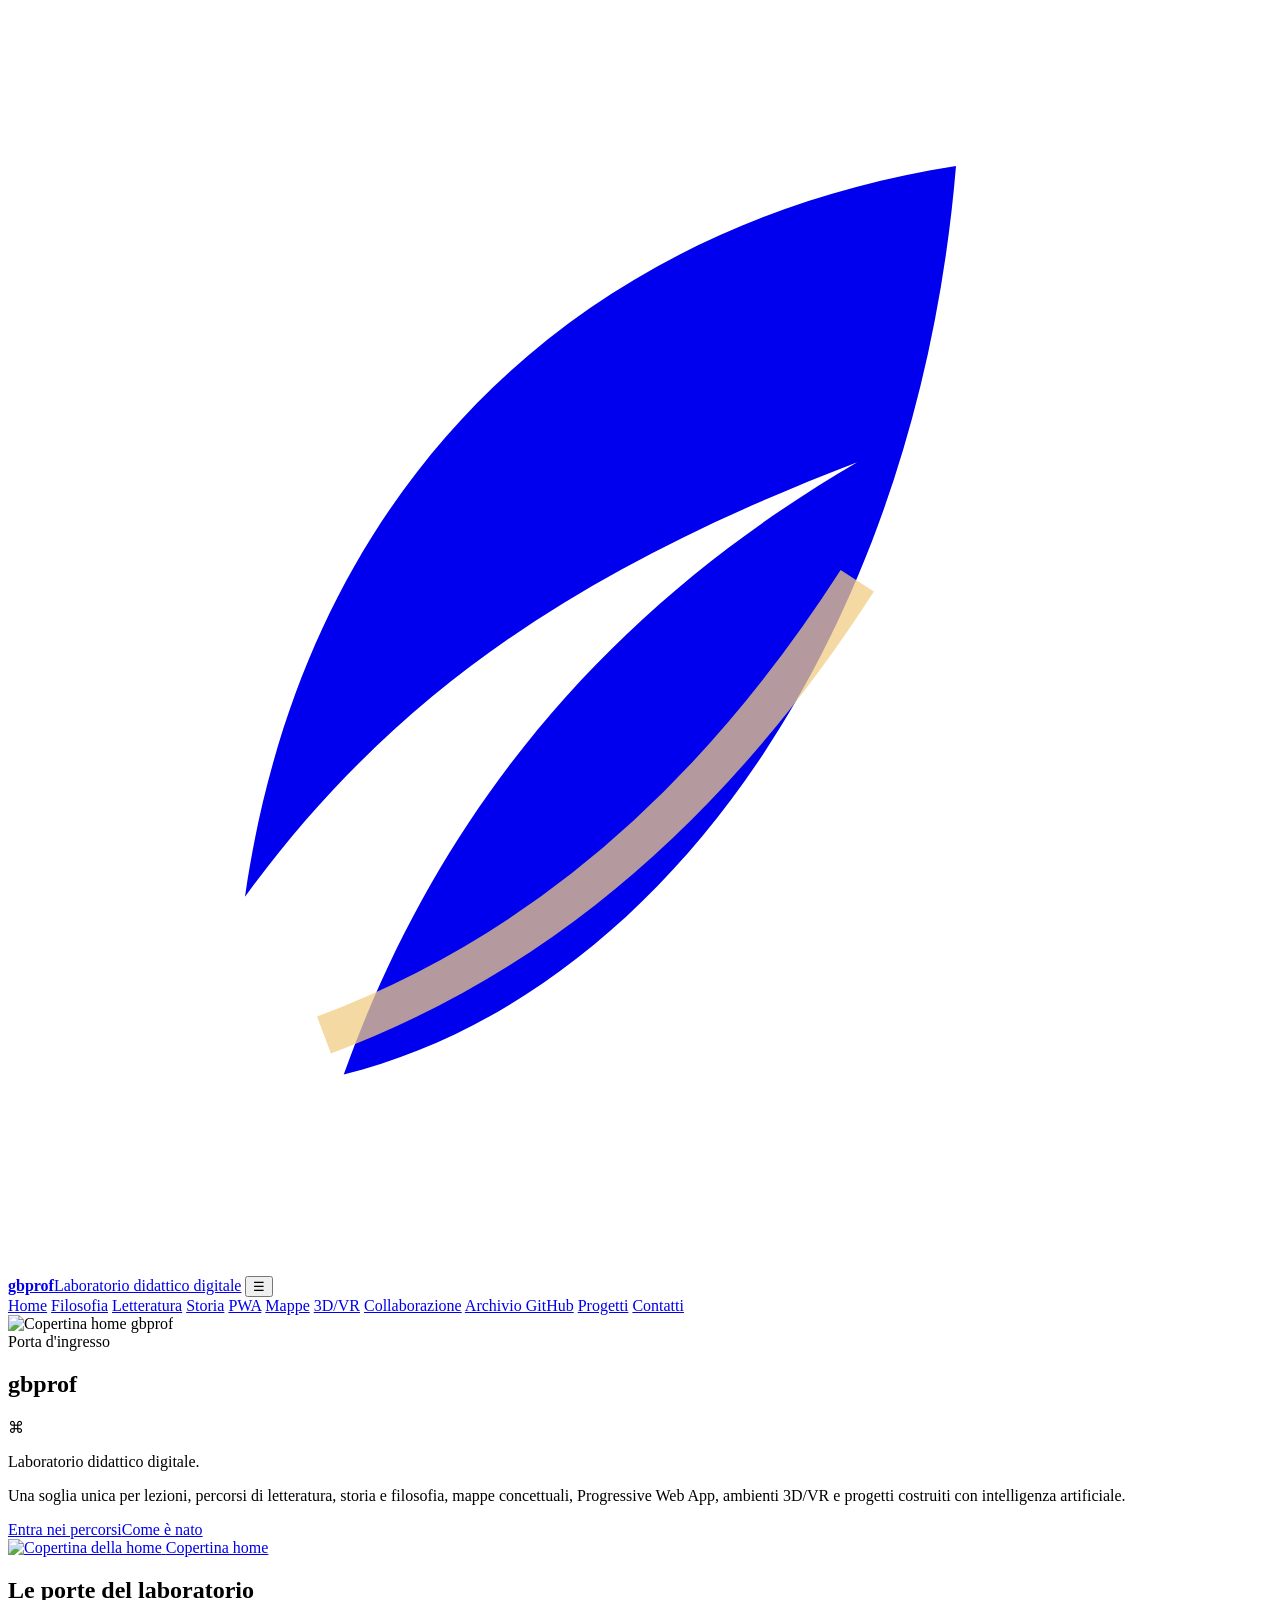
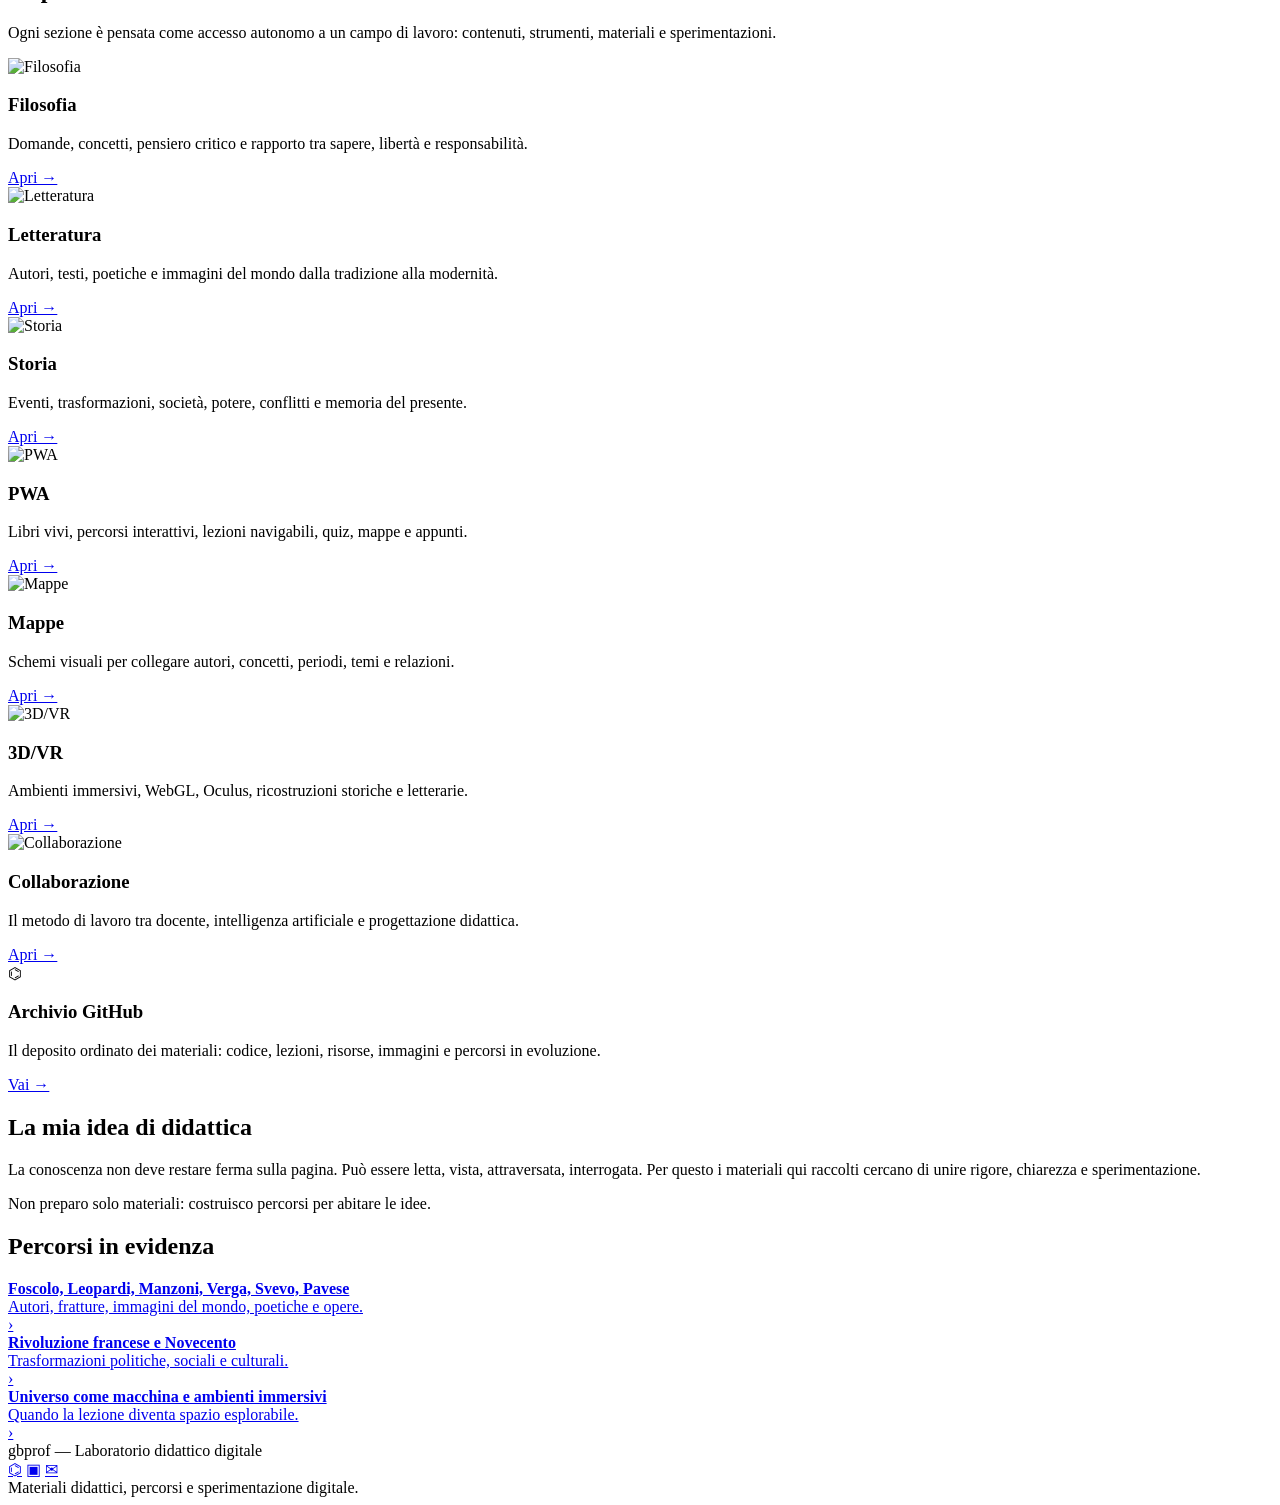
==== index.html @ 9f23a365 "Add files via upload" ====
<!doctype html>
<html lang="it">
<head>
  <meta charset="utf-8">
  <meta name="viewport" content="width=device-width, initial-scale=1">
  <title>gbprof - Laboratorio didattico digitale</title>
  <meta name="description" content="Porta di ingresso al laboratorio didattico digitale gbprof.">
  <meta name="theme-color" content="#061018">
  <link rel="icon" href="assets/img/favicon.svg" type="image/svg+xml">
  <link rel="manifest" href="manifest.webmanifest">
  <link rel="stylesheet" href="assets/css/style.css">
</head>
<body data-page="home">

<header class="site-header">
  <div class="container header-inner">
    <a class="logo" href="index.html" aria-label="gbprof home"><svg viewBox="0 0 64 64" aria-hidden="true"><path d="M48 8C29 11 15 24 12 45c8-11 18-17 31-22-12 7-21 17-26 31C33 50 46 32 48 8Z" fill="currentColor"/><path d="M16 52c8-3 18-9 27-23" stroke="#f0cc83" stroke-width="2" fill="none" opacity=".75"/></svg><strong>gbprof</strong><span>Laboratorio didattico digitale</span></a>
    <button class="menu-toggle" aria-label="Apri menu" aria-expanded="false">☰</button>
    <nav class="nav" aria-label="Navigazione principale">
      <a href="index.html" data-nav="home">Home</a>
<a href="filosofia.html" data-nav="filosofia">Filosofia</a>
<a href="letteratura.html" data-nav="letteratura">Letteratura</a>
<a href="storia.html" data-nav="storia">Storia</a>
<a href="pwa.html" data-nav="pwa">PWA</a>
<a href="mappe.html" data-nav="mappe">Mappe</a>
<a href="3d-vr.html" data-nav="3d-vr">3D/VR</a>
<a href="collaborazione.html" data-nav="collaborazione">Collaborazione</a>
<a href="archivio-github.html" data-nav="archivio">Archivio GitHub</a>
<a href="progetti.html" data-nav="progetti">Progetti</a>
<a href="contatti.html" data-nav="contatti">Contatti</a>
    </nav>
  </div>
</header>

<section class="hero">
  <div class="hero-bg"><img src="assets/img/home-cover.png" alt="Copertina home gbprof"></div>
  <div class="container hero-content">
    <div class="hero-text">
      <div class="kicker">Porta d'ingresso</div>
      <h1>gbprof</h1>
      <div class="rule"><span>⌘</span></div>
      <p class="lead">Laboratorio didattico digitale.</p>
      <p>Una soglia unica per lezioni, percorsi di letteratura, storia e filosofia, mappe concettuali, Progressive Web App, ambienti 3D/VR e progetti costruiti con intelligenza artificiale.</p>
      <div class="hero-actions"><a class="btn primary" href="#porte">Entra nei percorsi</a><a class="btn" href="collaborazione.html">Come è nato</a></div>
    </div>
    <a class="cover-frame" href="assets/img/home-cover.png" target="_blank" rel="noopener">
      <img src="assets/img/home-cover.png" alt="Copertina della home">
      <span class="cover-label">Copertina home</span>
    </a>
  </div>
</section>
<section class="section" id="porte">
  <div class="container">
    <div class="section-title"><h2>Le porte del laboratorio</h2><p>Ogni sezione è pensata come accesso autonomo a un campo di lavoro: contenuti, strumenti, materiali e sperimentazioni.</p></div>
    <div class="grid cols-4">
      <article class="card image-card"><img src="assets/img/filosofia-cover.png" alt="Filosofia" loading="lazy"><div class="card-body"><h3>Filosofia</h3><p>Domande, concetti, pensiero critico e rapporto tra sapere, libertà e responsabilità.</p><a class="more" href="filosofia.html">Apri →</a></div></article>
      <article class="card image-card"><img src="assets/img/letteratura-cover.png" alt="Letteratura" loading="lazy"><div class="card-body"><h3>Letteratura</h3><p>Autori, testi, poetiche e immagini del mondo dalla tradizione alla modernità.</p><a class="more" href="letteratura.html">Apri →</a></div></article>
      <article class="card image-card"><img src="assets/img/storia-cover.png" alt="Storia" loading="lazy"><div class="card-body"><h3>Storia</h3><p>Eventi, trasformazioni, società, potere, conflitti e memoria del presente.</p><a class="more" href="storia.html">Apri →</a></div></article>
      <article class="card image-card"><img src="assets/img/pwa-cover.png" alt="PWA" loading="lazy"><div class="card-body"><h3>PWA</h3><p>Libri vivi, percorsi interattivi, lezioni navigabili, quiz, mappe e appunti.</p><a class="more" href="pwa.html">Apri →</a></div></article>
      <article class="card image-card"><img src="assets/img/mappe-cover.png" alt="Mappe" loading="lazy"><div class="card-body"><h3>Mappe</h3><p>Schemi visuali per collegare autori, concetti, periodi, temi e relazioni.</p><a class="more" href="mappe.html">Apri →</a></div></article>
      <article class="card image-card"><img src="assets/img/3d-vr-cover.png" alt="3D/VR" loading="lazy"><div class="card-body"><h3>3D/VR</h3><p>Ambienti immersivi, WebGL, Oculus, ricostruzioni storiche e letterarie.</p><a class="more" href="3d-vr.html">Apri →</a></div></article>
      <article class="card image-card"><img src="assets/img/collaborazione-cover.png" alt="Collaborazione" loading="lazy"><div class="card-body"><h3>Collaborazione</h3><p>Il metodo di lavoro tra docente, intelligenza artificiale e progettazione didattica.</p><a class="more" href="collaborazione.html">Apri →</a></div></article>
      <article class="card"><div class="icon">⌬</div><h3>Archivio GitHub</h3><p>Il deposito ordinato dei materiali: codice, lezioni, risorse, immagini e percorsi in evoluzione.</p><a class="more" href="archivio-github.html">Vai →</a></article>
    </div>
  </div>
</section>
<section class="section">
  <div class="container split">
    <div class="panel"><h2>La mia idea di didattica</h2><p>La conoscenza non deve restare ferma sulla pagina. Può essere letta, vista, attraversata, interrogata. Per questo i materiali qui raccolti cercano di unire rigore, chiarezza e sperimentazione.</p><p class="note">Non preparo solo materiali: costruisco percorsi per abitare le idee.</p></div>
    <div class="panel"><h2>Percorsi in evidenza</h2><div class="list">
      <a href="letteratura.html"><div><strong>Foscolo, Leopardi, Manzoni, Verga, Svevo, Pavese</strong><br><span>Autori, fratture, immagini del mondo, poetiche e opere.</span></div><span>›</span></a>
      <a href="storia.html"><div><strong>Rivoluzione francese e Novecento</strong><br><span>Trasformazioni politiche, sociali e culturali.</span></div><span>›</span></a>
      <a href="3d-vr.html"><div><strong>Universo come macchina e ambienti immersivi</strong><br><span>Quando la lezione diventa spazio esplorabile.</span></div><span>›</span></a>
    </div></div>
  </div>
</section>


<footer class="footer">
  <div class="container footer-inner">
    <div><span class="brand">gbprof</span> — Laboratorio didattico digitale</div>
    <div class="social" aria-label="Collegamenti rapidi">
      <a href="archivio-github.html" title="Archivio GitHub">⌬</a>
      <a href="pwa.html" title="PWA">▣</a>
      <a href="contatti.html" title="Contatti">✉</a>
    </div>
    <div>Materiali didattici, percorsi e sperimentazione digitale.</div>
  </div>
</footer>
<script src="assets/js/main.js"></script>
</body>
</html>
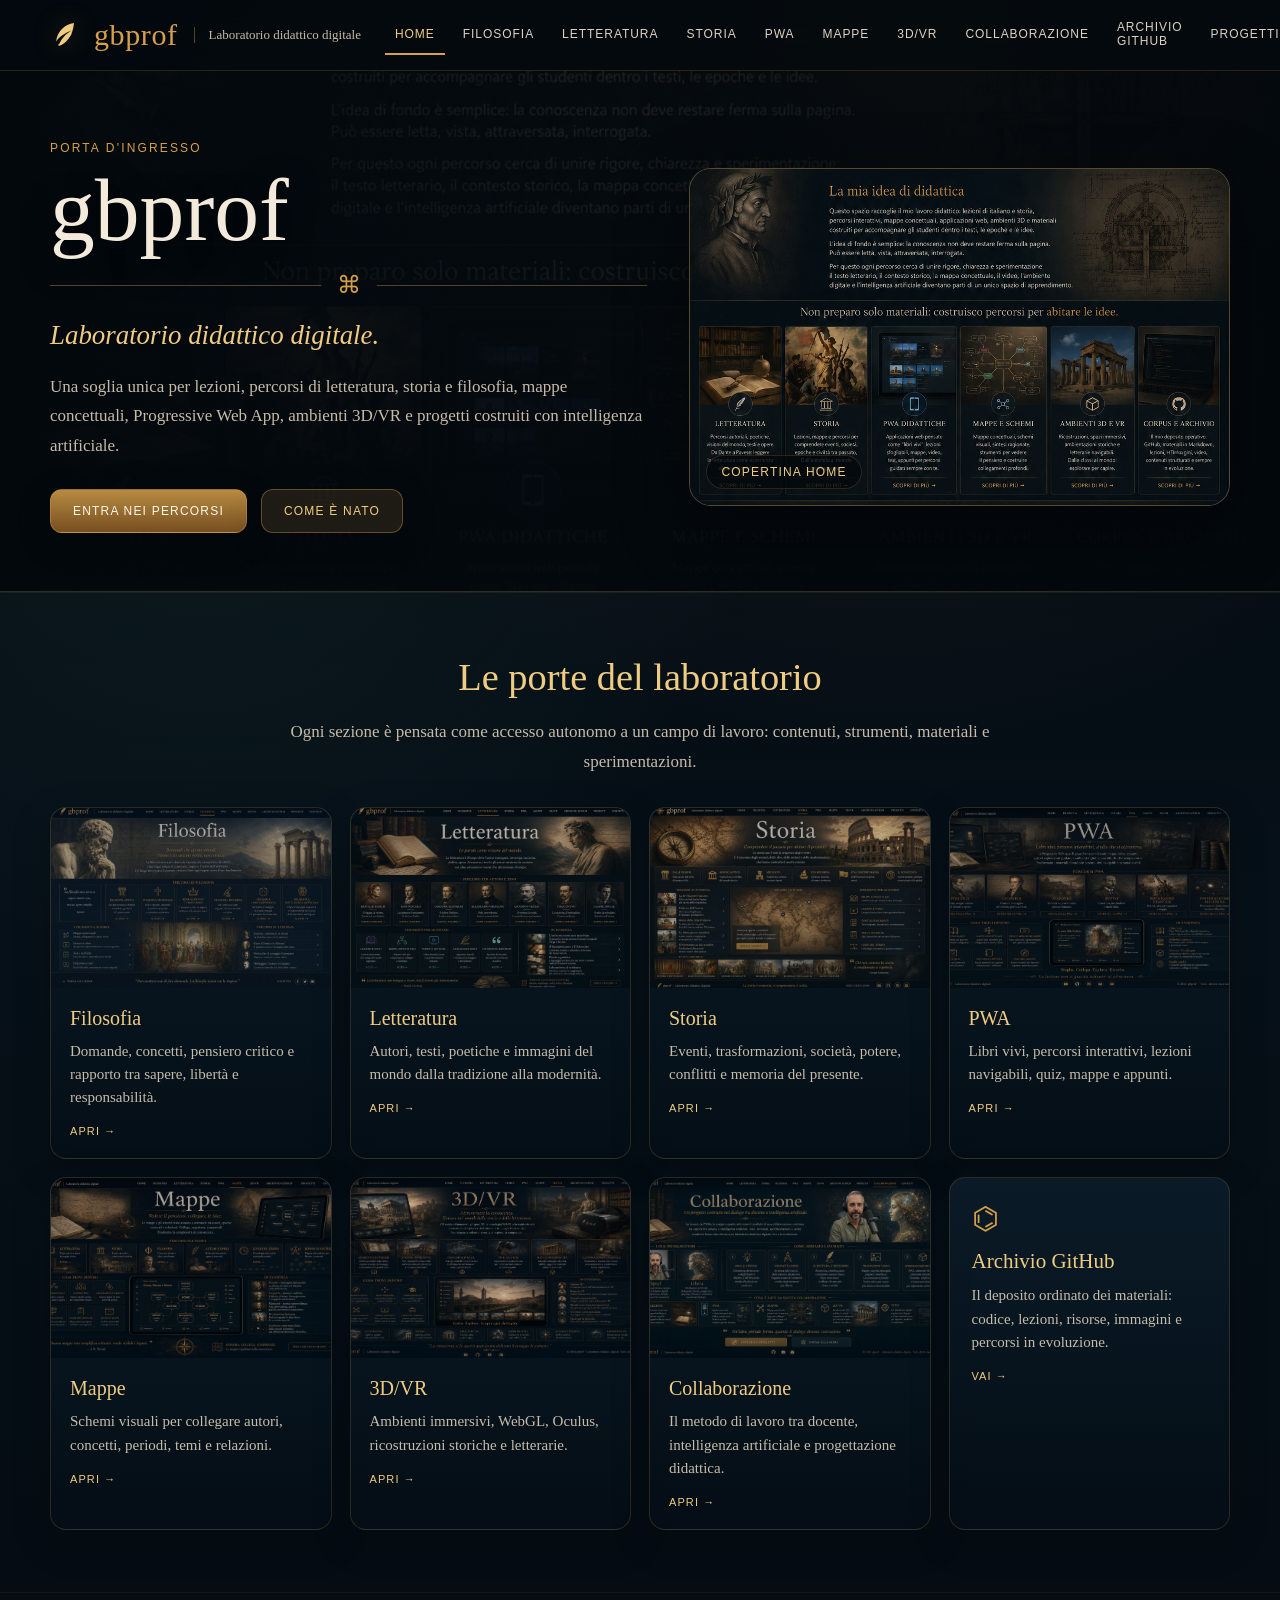
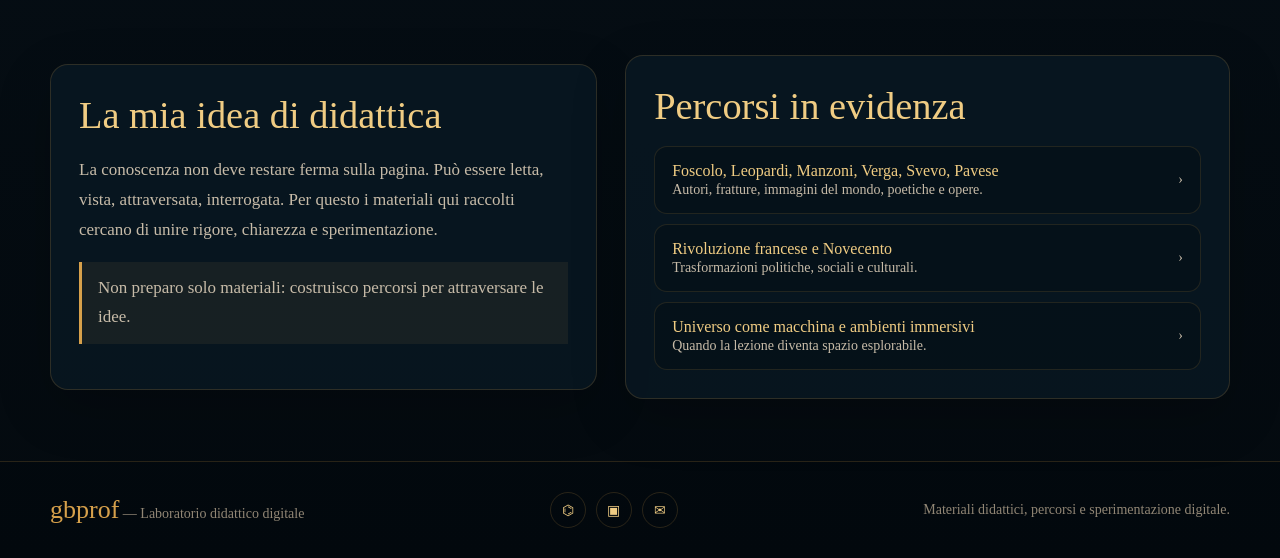
==== commit bbf81f6f: "Update index.html" ====
--- a/index.html
+++ b/index.html
@@ -66,7 +66,7 @@
 </section>
 <section class="section">
   <div class="container split">
-    <div class="panel"><h2>La mia idea di didattica</h2><p>La conoscenza non deve restare ferma sulla pagina. Può essere letta, vista, attraversata, interrogata. Per questo i materiali qui raccolti cercano di unire rigore, chiarezza e sperimentazione.</p><p class="note">Non preparo solo materiali: costruisco percorsi per abitare le idee.</p></div>
+    <div class="panel"><h2>La mia idea di didattica</h2><p>La conoscenza non deve restare ferma sulla pagina. Può essere letta, vista, attraversata, interrogata. Per questo i materiali qui raccolti cercano di unire rigore, chiarezza e sperimentazione.</p><p class="note">Non preparo solo materiali: costruisco percorsi per attraversare le idee.</p></div>
     <div class="panel"><h2>Percorsi in evidenza</h2><div class="list">
       <a href="letteratura.html"><div><strong>Foscolo, Leopardi, Manzoni, Verga, Svevo, Pavese</strong><br><span>Autori, fratture, immagini del mondo, poetiche e opere.</span></div><span>›</span></a>
       <a href="storia.html"><div><strong>Rivoluzione francese e Novecento</strong><br><span>Trasformazioni politiche, sociali e culturali.</span></div><span>›</span></a>
--- a/assets/css/style.css
+++ b/assets/css/style.css
@@ -0,0 +1,63 @@
+:root{
+  --bg:#061018;
+  --bg-2:#091823;
+  --panel:rgba(9,24,35,.82);
+  --panel-2:rgba(13,32,45,.72);
+  --line:rgba(214,160,75,.38);
+  --line-soft:rgba(214,160,75,.18);
+  --gold:#d6a04b;
+  --gold-2:#f0cc83;
+  --text:#f4eadb;
+  --muted:#c7bba8;
+  --dim:#918675;
+  --cyan:#74c7c7;
+  --shadow:0 22px 70px rgba(0,0,0,.45);
+  --radius:22px;
+}
+*{box-sizing:border-box}
+html{scroll-behavior:smooth}
+body{
+  margin:0;
+  font-family: Georgia, 'Times New Roman', serif;
+  color:var(--text);
+  background:
+    radial-gradient(circle at 70% 0%, rgba(214,160,75,.12), transparent 32%),
+    radial-gradient(circle at 16% 18%, rgba(116,199,199,.08), transparent 28%),
+    linear-gradient(180deg, #03080d 0%, var(--bg) 42%, #040a0f 100%);
+  min-height:100vh;
+}
+a{color:inherit;text-decoration:none}
+img{max-width:100%;display:block}
+.container{width:min(1180px, calc(100% - 38px));margin-inline:auto}
+.site-header{
+  position:sticky;top:0;z-index:50;
+  background:rgba(3,8,13,.88);
+  backdrop-filter: blur(14px);
+  border-bottom:1px solid var(--line-soft);
+}
+.header-inner{height:70px;display:flex;align-items:center;gap:24px}
+.logo{display:flex;align-items:center;gap:12px;min-width:max-content;color:var(--gold-2)}
+.logo svg{width:32px;height:32px;filter:drop-shadow(0 0 12px rgba(214,160,75,.25))}
+.logo strong{font-size:30px;letter-spacing:.02em;font-weight:400;color:var(--gold)}
+.logo span{font-size:13px;color:var(--muted);border-left:1px solid var(--line);padding-left:14px;margin-left:4px;white-space:nowrap}
+.nav{display:flex;align-items:center;justify-content:flex-end;gap:8px;margin-left:auto;font-family:Arial, Helvetica, sans-serif;text-transform:uppercase;letter-spacing:.08em;font-size:12px}
+.nav a{padding:12px 10px;color:#ddd2c3;border-bottom:2px solid transparent;transition:.2s ease}
+.nav a:hover,.nav a.active{color:var(--gold-2);border-bottom-color:var(--gold)}
+.menu-toggle{display:none;margin-left:auto;background:transparent;border:1px solid var(--line);color:var(--gold-2);border-radius:999px;padding:9px 12px;font-size:18px}
+.hero{position:relative;overflow:hidden;border-bottom:1px solid var(--line-soft)}
+.hero.compact{border-bottom:none}
+.hero-bg{position:absolute;inset:0;opacity:.42;z-index:-2}
+.hero-bg img{width:100%;height:100%;object-fit:cover;filter:saturate(.9) contrast(1.05)}
+.hero::after{content:"";position:absolute;inset:0;z-index:-1;background:linear-gradient(90deg,rgba(3,8,13,.93),rgba(3,8,13,.54) 48%,rgba(3,8,13,.88)),linear-gradient(180deg,rgba(3,8,13,.35),rgba(3,8,13,.9));}
+.hero-content{min-height:520px;display:grid;grid-template-columns:1.05fr .95fr;align-items:center;gap:42px;padding:70px 0 58px}
+.kicker{font-family:Arial, Helvetica, sans-serif;text-transform:uppercase;letter-spacing:.18em;color:var(--gold);font-size:12px;margin-bottom:14px}
+h1{font-size:clamp(54px, 7vw, 104px);line-height:.92;margin:0 0 20px;font-weight:400;text-shadow:0 8px 30px rgba(0,0,0,.55)}
+h2{font-size:clamp(28px,3vw,44px);font-weight:400;margin:0 0 18px;color:var(--gold-2)}
+h3{font-size:21px;font-weight:400;margin:0 0 10px;color:var(--gold-2)}
+.lead{font-size:clamp(20px,2.1vw,31px);line-height:1.35;color:var(--gold-2);font-style:italic;margin:0 0 18px}
+p{line-height:1.75;color:var(--muted);font-size:17px}
+.hero-text p{max-width:680px}.rule{display:flex;align-items:center;gap:16px;color:var(--gold);margin:18px 0}.rule::before,.rule::after{content:"";height:1px;background:var(--line);flex:1}.rule span{font-size:24px}.hero-actions{display:flex;gap:14px;flex-wrap:wrap;margin-top:28px}.btn{display:inline-flex;align-items:center;gap:10px;justify-content:center;padding:14px 22px;border-radius:12px;border:1px solid var(--line);background:rgba(214,160,75,.13);font-family:Arial, Helvetica, sans-serif;text-transform:uppercase;letter-spacing:.1em;font-size:12px;color:var(--gold-2);transition:.2s ease;box-shadow:0 10px 35px rgba(0,0,0,.2)}.btn.primary{background:linear-gradient(180deg,rgba(214,160,75,.86),rgba(138,91,36,.86));color:#fff7e9}.btn:hover{transform:translateY(-2px);border-color:rgba(240,204,131,.75);box-shadow:0 18px 40px rgba(0,0,0,.3)}.cover-frame{border:1px solid var(--line);border-radius:var(--radius);overflow:hidden;background:var(--panel);box-shadow:var(--shadow);position:relative}.cover-frame img{width:100%;aspect-ratio:16/10;object-fit:cover;transition:transform .45s ease}.cover-frame:hover img{transform:scale(1.025)}.cover-label{position:absolute;left:16px;bottom:16px;background:rgba(3,8,13,.76);border:1px solid var(--line-soft);border-radius:999px;padding:9px 14px;font-family:Arial, Helvetica, sans-serif;font-size:12px;text-transform:uppercase;letter-spacing:.1em;color:var(--gold-2)}
+.section{padding:62px 0;border-top:1px solid rgba(214,160,75,.08)}.section-title{text-align:center;margin-bottom:30px}.section-title p{max-width:760px;margin:0 auto;color:var(--muted)}.grid{display:grid;gap:18px}.grid.cols-2{grid-template-columns:repeat(2,1fr)}.grid.cols-3{grid-template-columns:repeat(3,1fr)}.grid.cols-4{grid-template-columns:repeat(4,1fr)}.grid.cols-5{grid-template-columns:repeat(5,1fr)}.card{position:relative;overflow:hidden;border:1px solid var(--line-soft);background:linear-gradient(180deg,rgba(12,29,42,.86),rgba(5,14,22,.86));border-radius:16px;padding:22px;min-height:170px;box-shadow:0 12px 40px rgba(0,0,0,.18);transition:.2s ease}.card:hover{transform:translateY(-3px);border-color:var(--line);box-shadow:0 20px 50px rgba(0,0,0,.28)}.card .icon{font-size:31px;color:var(--gold);margin-bottom:12px}.card p{font-size:15px;line-height:1.55;margin:0;color:#c6bcaa}.card a.more{display:inline-flex;margin-top:16px;color:var(--gold-2);font-family:Arial, Helvetica, sans-serif;text-transform:uppercase;letter-spacing:.1em;font-size:11px}.image-card{padding:0;min-height:unset}.image-card img{height:180px;width:100%;object-fit:cover;opacity:.76}.image-card .card-body{padding:19px}.image-card h3{font-size:20px}.split{display:grid;grid-template-columns:.95fr 1.05fr;gap:28px;align-items:center}.panel{border:1px solid var(--line-soft);border-radius:18px;background:var(--panel);padding:28px;box-shadow:0 18px 55px rgba(0,0,0,.2)}.list{display:grid;gap:10px}.list a,.list .item{display:flex;align-items:center;justify-content:space-between;gap:14px;border:1px solid rgba(214,160,75,.14);background:rgba(0,0,0,.18);border-radius:13px;padding:15px 17px;transition:.2s ease}.list a:hover{border-color:var(--line);transform:translateX(3px)}.list strong{color:var(--gold-2);font-weight:400}.list span{color:var(--muted);font-size:14px}.quote{font-size:clamp(23px,2.6vw,38px);line-height:1.35;color:var(--gold-2);font-style:italic;text-align:center;margin:0}.quote small{display:block;font-size:15px;color:var(--muted);margin-top:10px;font-style:normal}.full-cover{padding:50px 0}.full-cover .cover-frame img{aspect-ratio:16/8.5;object-fit:cover}.page-intro{padding:48px 0 20px}.page-intro .panel{max-width:960px;margin-inline:auto;text-align:center}.breadcrumbs{font-family:Arial, Helvetica, sans-serif;text-transform:uppercase;letter-spacing:.12em;font-size:11px;color:var(--dim);margin-bottom:20px}.breadcrumbs a{color:var(--gold)}.mini-index{display:flex;flex-wrap:wrap;gap:10px;justify-content:center;margin-top:22px}.mini-index a{border:1px solid var(--line-soft);border-radius:999px;padding:9px 13px;color:var(--muted);font-family:Arial, Helvetica, sans-serif;font-size:12px}.mini-index a:hover{color:var(--gold-2);border-color:var(--line)}.footer{border-top:1px solid var(--line-soft);padding:30px 0;background:rgba(3,8,13,.65)}.footer-inner{display:flex;align-items:center;justify-content:space-between;gap:20px;color:var(--dim);font-size:14px}.footer .brand{color:var(--gold);font-size:26px}.social{display:flex;gap:10px}.social a{width:36px;height:36px;border:1px solid var(--line-soft);border-radius:50%;display:grid;place-items:center;color:var(--gold-2)}.portrait-row{display:grid;grid-template-columns:1fr 1fr;gap:18px}.portrait{display:grid;grid-template-columns:110px 1fr;gap:18px;align-items:center}.portrait img{width:110px;height:110px;border-radius:16px;object-fit:cover;border:1px solid var(--line)}.ai-orb{width:110px;height:110px;border-radius:16px;border:1px solid var(--line);background:radial-gradient(circle at 70% 30%,rgba(240,204,131,.9),transparent 6%),radial-gradient(circle at 45% 45%,rgba(116,199,199,.55),transparent 26%),linear-gradient(135deg,rgba(214,160,75,.16),rgba(5,14,22,.96));position:relative;overflow:hidden}.ai-orb::before{content:"";position:absolute;inset:18px;border:1px solid rgba(240,204,131,.36);border-radius:50%;box-shadow:0 0 28px rgba(214,160,75,.18)}.ai-orb::after{content:"Libera";position:absolute;left:0;right:0;bottom:18px;text-align:center;color:var(--gold-2);font-size:15px}.timeline{counter-reset:step;display:grid;grid-template-columns:repeat(5,1fr);gap:15px}.step{counter-increment:step}.step::before{content:counter(step);display:grid;place-items:center;width:34px;height:34px;border:1px solid var(--line);border-radius:50%;color:var(--gold-2);margin-bottom:14px}.note{border-left:3px solid var(--gold);padding:12px 16px;background:rgba(214,160,75,.08);color:var(--muted);line-height:1.7}.contact-box{display:grid;grid-template-columns:1fr 1fr;gap:18px}.placeholder{border:1px dashed var(--line);border-radius:16px;padding:24px;background:rgba(214,160,75,.05);color:var(--muted)}
+@media (max-width:1100px){.nav{position:fixed;left:18px;right:18px;top:78px;background:rgba(3,8,13,.96);border:1px solid var(--line-soft);border-radius:18px;padding:14px;display:none;flex-direction:column;align-items:stretch}.nav.open{display:flex}.nav a{padding:13px}.menu-toggle{display:inline-flex}.logo span{display:none}.hero-content,.split{grid-template-columns:1fr}.hero-content{min-height:auto}.timeline,.grid.cols-5,.grid.cols-4{grid-template-columns:repeat(2,1fr)}}
+@media (max-width:760px){.container{width:min(100% - 26px, 1180px)}.header-inner{height:64px}.logo strong{font-size:26px}h1{font-size:56px}.hero-content{padding:46px 0 42px}.section{padding:44px 0}.grid.cols-2,.grid.cols-3,.grid.cols-4,.grid.cols-5,.timeline,.portrait-row,.contact-box{grid-template-columns:1fr}.cover-frame img,.full-cover .cover-frame img{aspect-ratio:4/3}.portrait{grid-template-columns:90px 1fr}.portrait img,.ai-orb{width:90px;height:90px}.footer-inner{flex-direction:column;text-align:center}.hero-actions{flex-direction:column}.btn{width:100%}}
+@media print{.site-header,.footer,.hero-actions,.mini-index{display:none}.hero::after{display:none}body{background:#fff;color:#111}.card,.panel,.cover-frame{box-shadow:none}}
